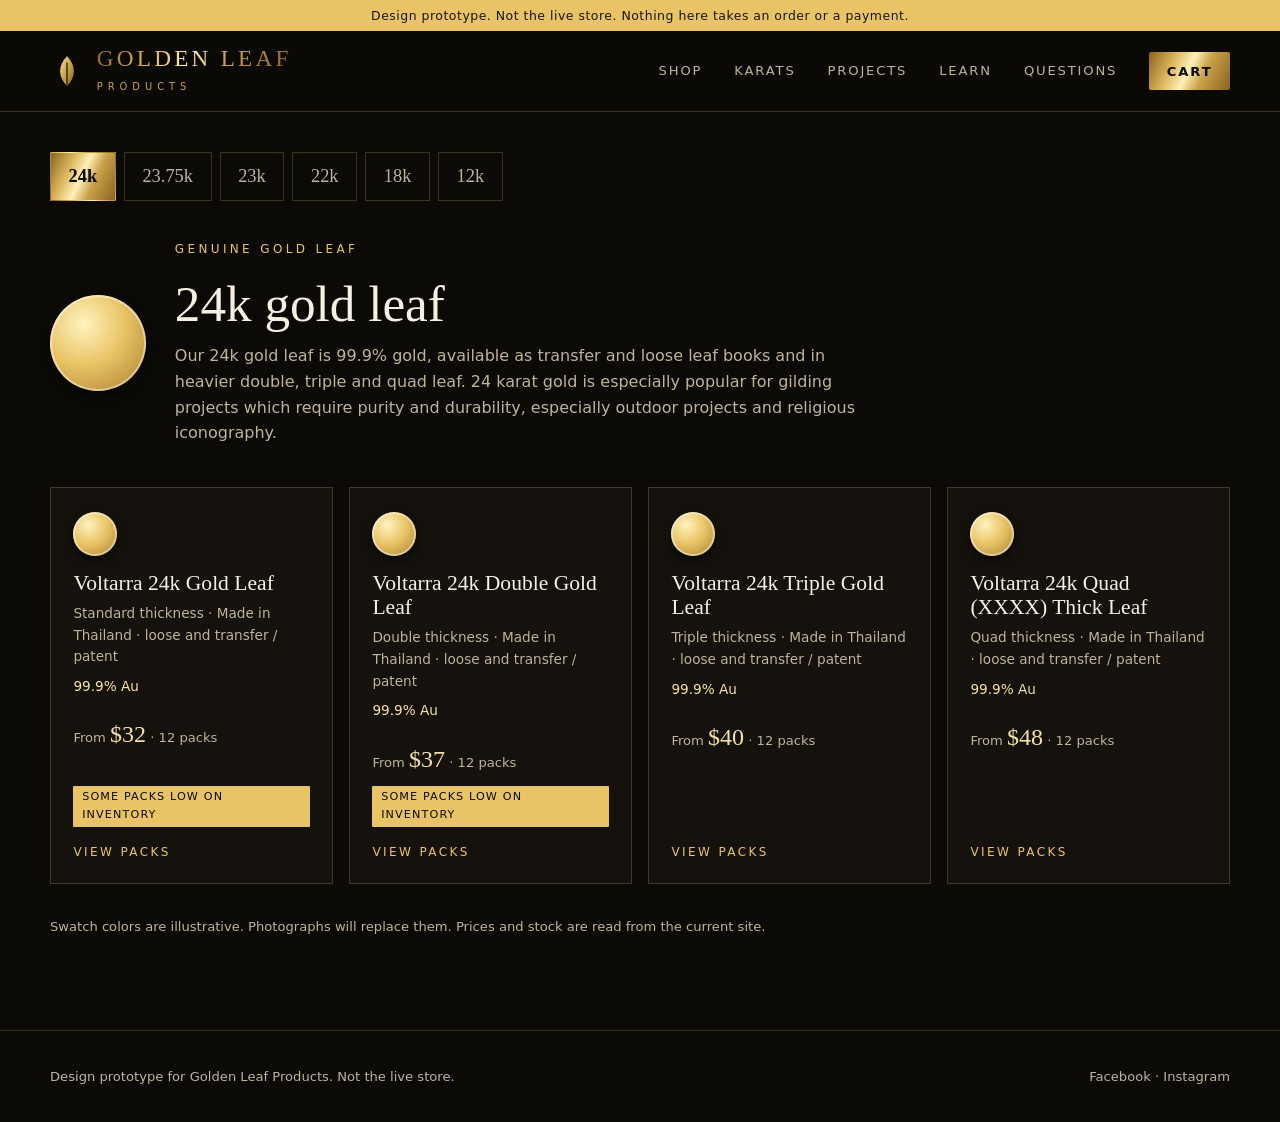
==== karat.html @ 33f6e9cc "Add karat pages and 18 genuine gold leaf product pages One data file now drives 18 products (200 pac" ====
<!DOCTYPE html>
<html lang="en">
<head>
  <meta charset="utf-8">
  <meta name="viewport" content="width=device-width, initial-scale=1">
  <meta name="robots" content="noindex, nofollow">
  <title>Genuine Gold Leaf - Golden Leaf Products Prototype</title>
  <link rel="stylesheet" href="css/styles.css">
  <script>document.documentElement.className = "js";</script>
</head>
<body>
  <div id="site-header"></div>
  <main class="wrap inner" id="karat" aria-live="polite">
    <p class="fine">Loading...</p>
  </main>
  <div id="site-footer"></div>
  <script src="js/cart.js"></script>
  <script src="js/layout.js"></script>
  <script src="js/karat.js"></script>
</body>
</html>
---- css/styles.css ----
:root {
  --ink: #0c0a07;
  --coal: #15120d;
  --umber: #1e1910;
  --line: rgba(233, 196, 102, 0.22);
  --ivory: #f6f0e2;
  --paper: #fbf7ee;
  --text-dark: #1b160d;
  --muted: #bfb398;
  --muted-dark: #6a5f48;
  --gold-deep: #8a6420;
  --gold: #c9a24a;
  --gold-bright: #e9c466;
  --gold-pale: #f6e2a4;
  --serif: "Iowan Old Style", "Palatino Linotype", Palatino, "Book Antiqua", Georgia, serif;
  --sans: system-ui, -apple-system, "Segoe UI", Roboto, "Helvetica Neue", Arial, sans-serif;
  --gold-foil: linear-gradient(115deg, #8a6420 0%, #d9b45a 28%, #fff0b8 48%, #c9a24a 66%, #8a6420 100%);
  --wrap: 1180px;
}

*, *::before, *::after { box-sizing: border-box; }
html { scroll-behavior: smooth; }
body {
  margin: 0;
  background: var(--ink);
  color: var(--ivory);
  font-family: var(--sans);
  line-height: 1.6;
  -webkit-font-smoothing: antialiased;
}
img, svg { display: block; max-width: 100%; }
a { color: inherit; text-decoration: none; }
.wrap { width: min(100% - 40px, var(--wrap)); margin-inline: auto; }

.eyebrow {
  font-size: 0.75rem;
  letter-spacing: 0.28em;
  text-transform: uppercase;
  color: var(--gold-bright);
  margin: 0 0 1rem;
}
h1, h2, h3 { font-family: var(--serif); font-weight: 500; line-height: 1.12; margin: 0; }
.gold-text {
  background: var(--gold-foil);
  -webkit-background-clip: text;
  background-clip: text;
  color: transparent;
}

/* Prototype banner and utility bar */
.proto {
  background: var(--gold-bright);
  color: var(--text-dark);
  text-align: center;
  font-size: 0.78rem;
  letter-spacing: 0.04em;
  padding: 0.35rem 1rem;
}
.utility {
  border-bottom: 1px solid var(--line);
  font-size: 0.8rem;
  color: var(--muted);
}
.utility .wrap { display: flex; justify-content: space-between; gap: 1rem; padding-block: 0.55rem; flex-wrap: wrap; }
.utility a:hover { color: var(--gold-bright); }

/* Header */
.site-header {
  position: sticky;
  top: 0;
  z-index: 20;
  background: rgba(12, 10, 7, 0.88);
  backdrop-filter: blur(10px);
  border-bottom: 1px solid var(--line);
}
.site-header .wrap { display: flex; align-items: center; justify-content: space-between; padding-block: 1rem; }
.brand { display: flex; align-items: center; gap: 0.8rem; }
.brand svg { width: 34px; height: 34px; }
.brand-name { font-family: var(--serif); font-size: 1.45rem; letter-spacing: 0.14em; text-transform: uppercase; line-height: 1; }
.brand-sub { display: block; font-family: var(--sans); font-size: 0.62rem; letter-spacing: 0.5em; color: var(--gold); margin-top: 0.35rem; }
.nav { display: flex; gap: 2rem; align-items: center; font-size: 0.82rem; letter-spacing: 0.14em; text-transform: uppercase; }
.nav a { color: var(--muted); padding-block: 0.3rem; border-bottom: 1px solid transparent; transition: color 0.2s, border-color 0.2s; }
.nav a:hover { color: var(--gold-pale); border-color: var(--gold); }
.nav .cart { color: var(--ink); background: var(--gold-foil); padding: 0.55rem 1.1rem; border: 0; border-radius: 2px; font-weight: 600; }
.nav .cart:hover { color: var(--ink); filter: brightness(1.08); }
.menu-btn { display: none; background: none; border: 1px solid var(--line); color: var(--ivory); padding: 0.5rem 0.8rem; font: inherit; font-size: 0.8rem; letter-spacing: 0.14em; text-transform: uppercase; cursor: pointer; }

/* Hero */
.hero {
  position: relative;
  overflow: hidden;
  background:
    radial-gradient(900px 520px at 78% 40%, rgba(233, 196, 102, 0.20), transparent 62%),
    radial-gradient(700px 500px at 5% 100%, rgba(138, 100, 32, 0.22), transparent 65%),
    linear-gradient(180deg, var(--coal), var(--ink));
}
.hero .wrap { display: grid; grid-template-columns: 1.05fr 0.95fr; gap: 3rem; align-items: center; padding-block: 5.5rem 6rem; }
.hero h1 { font-size: clamp(2.6rem, 5.4vw, 4.6rem); letter-spacing: -0.01em; }
.hero h1 em { font-style: italic; }
.hero .lede { max-width: 34rem; font-size: 1.12rem; color: var(--muted); margin: 1.6rem 0 2.2rem; }
.btn-row { display: flex; gap: 1rem; flex-wrap: wrap; }
.btn {
  display: inline-block;
  padding: 0.95rem 1.7rem;
  font-size: 0.8rem;
  letter-spacing: 0.18em;
  text-transform: uppercase;
  font-weight: 600;
  border-radius: 2px;
  transition: transform 0.2s, filter 0.2s, background 0.2s, color 0.2s;
}
.btn-gold { background: var(--gold-foil); color: var(--ink); }
.btn-gold:hover { filter: brightness(1.08); transform: translateY(-1px); }
.btn-line { border: 1px solid var(--gold); color: var(--gold-pale); }
.btn-line:hover { background: rgba(233, 196, 102, 0.12); }

.foil-wrap { position: relative; justify-self: center; width: min(100%, 440px); }
.foil {
  width: 100%;
  height: auto;
  transform: rotate(-3deg);
  filter: drop-shadow(0 30px 40px rgba(0, 0, 0, 0.65));
}
.foil-cap {
  position: absolute;
  left: -0.5rem;
  bottom: -1.6rem;
  font-size: 0.7rem;
  letter-spacing: 0.24em;
  text-transform: uppercase;
  color: var(--muted);
}

/* Trust strip */
.trust { border-block: 1px solid var(--line); background: var(--umber); }
.trust ul { list-style: none; margin: 0; padding: 0; display: grid; grid-template-columns: repeat(4, 1fr); }
.trust li { padding: 1.6rem 1.4rem; border-left: 1px solid var(--line); }
.trust li:first-child { border-left: 0; }
.trust strong { display: block; font-family: var(--serif); font-weight: 500; font-size: 1.15rem; color: var(--gold-pale); }
.trust span { font-size: 0.85rem; color: var(--muted); }

/* Sections */
section { padding-block: 5.5rem; }
.section-head { max-width: 40rem; margin-bottom: 3rem; }
.section-head h2 { font-size: clamp(2rem, 3.6vw, 3rem); }
.section-head p { color: var(--muted); margin: 1rem 0 0; }

/* Material tiles */
.tiles { display: grid; grid-template-columns: repeat(4, 1fr); gap: 1px; background: var(--line); border: 1px solid var(--line); }
.tile { background: var(--coal); padding: 0 0 1.6rem; display: flex; flex-direction: column; transition: background 0.25s; }
.tile:hover { background: var(--umber); }
.tile .sw { height: 120px; margin-bottom: 1.3rem; position: relative; overflow: hidden; }
.tile .sw::after { content: ""; position: absolute; inset: 0; background: linear-gradient(105deg, transparent 35%, rgba(255, 255, 255, 0.28) 50%, transparent 65%); transform: translateX(-120%); transition: transform 0.8s ease; }
.tile:hover .sw::after { transform: translateX(120%); }
.tile .num { font-size: 0.7rem; letter-spacing: 0.3em; color: var(--gold); padding-inline: 1.5rem; }
.tile h3 { font-size: 1.35rem; padding-inline: 1.5rem; margin-top: 0.4rem; }
.tile p { color: var(--muted); font-size: 0.9rem; padding-inline: 1.5rem; margin: 0.7rem 0 1.2rem; flex: 1; }
.tile .go { padding-inline: 1.5rem; font-size: 0.75rem; letter-spacing: 0.2em; text-transform: uppercase; color: var(--gold-bright); }

.sw-gold { background: linear-gradient(120deg, #8a6420, #e9c466 40%, #fff0b8 52%, #b88a2c 80%); }
.sw-silver { background: linear-gradient(120deg, #7d8087, #e4e6ea 40%, #ffffff 52%, #9ea2a8 80%); }
.sw-imitation { background: linear-gradient(120deg, #7a5f1c, #d4b64a 40%, #f2e29a 52%, #a58a2f 80%); }
.sw-roll { background: repeating-linear-gradient(90deg, #a67c2a 0 18px, #e9c466 18px 22px, #c9a24a 22px 40px); }
.sw-var { background: conic-gradient(from 210deg at 30% 60%, #2c6f73, #7b4a8c, #c9a24a, #a8452f, #2c6f73); }
.sw-scrap { background: linear-gradient(120deg, #6e5217, #e9c466 25%, #7a5a1c 40%, #f6e2a4 55%, #8a6420 70%, #e9c466 90%); }
.sw-tools { background: repeating-linear-gradient(100deg, #3a2f23 0 7px, #6b5a45 7px 11px, #2b231a 11px 20px, #8a7860 20px 22px); }
.sw-supplies { background: linear-gradient(120deg, #6e2a1f, #b5503a 45%, #8c3b2a 70%, #5a2018); }

/* Karat guide */
.karat { background: var(--paper); color: var(--text-dark); }
.karat .eyebrow { color: var(--gold-deep); }
.karat .section-head p { color: var(--muted-dark); }
.projects { display: grid; grid-template-columns: repeat(3, 1fr); gap: 1.2rem; }
.proj { display: flex; flex-direction: column; background: #fff; border: 1px solid rgba(138, 100, 32, 0.3); border-top: 3px solid var(--gold); padding: 1.6rem 1.6rem 1.4rem; transition: transform 0.2s, box-shadow 0.2s; }
.proj:hover { transform: translateY(-3px); box-shadow: 0 14px 28px rgba(60, 40, 8, 0.16); }
.proj .num { font-size: 0.7rem; letter-spacing: 0.3em; color: var(--gold-deep); }
.proj h3 { font-size: 1.4rem; margin-top: 0.4rem; }
.proj p { color: var(--muted-dark); font-size: 0.92rem; margin: 0.7rem 0 1.2rem; flex: 1; }
.proj .go { font-size: 0.75rem; letter-spacing: 0.2em; text-transform: uppercase; color: var(--gold-deep); font-weight: 600; }
.karat-row { margin: 2.2rem 0 0; font-size: 0.9rem; color: var(--muted-dark); display: flex; flex-wrap: wrap; gap: 0.5rem 1.1rem; align-items: baseline; }
.karat-row a { font-family: var(--serif); font-size: 1.15rem; color: var(--text-dark); border-bottom: 1px solid var(--gold); }
.karat-row a:hover { color: var(--gold-deep); }

/* Craft */
.craft-grid { display: grid; grid-template-columns: repeat(4, 1fr); gap: 1.5rem; }
.craft-card { border-top: 2px solid var(--gold); padding-top: 1.2rem; }
.craft-card h3 { font-size: 1.3rem; }
.craft-card p { color: var(--muted); font-size: 0.92rem; margin: 0.7rem 0 1rem; }
.craft-card a { font-size: 0.75rem; letter-spacing: 0.2em; text-transform: uppercase; color: var(--gold-bright); }

/* Brands */
.brands { background: var(--umber); border-block: 1px solid var(--line); padding-block: 3.2rem; text-align: center; }
.brands p { margin: 0 0 1.4rem; }
.brand-list { display: flex; justify-content: center; gap: 3rem; flex-wrap: wrap; font-family: var(--serif); font-size: 1.6rem; letter-spacing: 0.08em; color: var(--gold-pale); }

/* Contact band */
.ask { text-align: center; background: radial-gradient(700px 300px at 50% 0%, rgba(233, 196, 102, 0.16), transparent 70%), var(--ink); }
.ask h2 { font-size: clamp(2rem, 3.6vw, 3rem); }
.ask p { max-width: 36rem; margin: 1.2rem auto 2rem; color: var(--muted); }
.ask { text-align: left; }
.ask .section-head p { margin: 1rem 0 0; max-width: none; }
.help { display: grid; grid-template-columns: 1.1fr 0.9fr; gap: 2.5rem; align-items: start; }
.chips { display: flex; flex-wrap: wrap; gap: 0.6rem; margin-bottom: 1.2rem; }
.chips button { background: none; border: 1px solid var(--line); color: var(--ivory); font: inherit; font-size: 0.88rem; padding: 0.6rem 1rem; border-radius: 2px; cursor: pointer; transition: border-color 0.2s, background 0.2s; }
.chips button:hover { border-color: var(--gold); }
.chips button[aria-pressed="true"] { background: rgba(233, 196, 102, 0.14); border-color: var(--gold-bright); color: var(--gold-pale); }
.answer { border-left: 2px solid var(--gold); background: var(--umber); padding: 1.3rem 1.5rem; min-height: 8rem; color: var(--muted); font-size: 0.95rem; }
.answer strong { display: block; font-family: var(--serif); font-weight: 500; font-size: 1.2rem; color: var(--gold-pale); margin-bottom: 0.5rem; }
.answer p { margin: 0 0 0.6rem; max-width: none; color: var(--ivory); }
.answer a { color: var(--gold-bright); border-bottom: 1px solid var(--gold); }
.msg { background: var(--coal); border: 1px solid var(--line); padding: 1.6rem; display: grid; gap: 1rem; }
.msg label { display: grid; gap: 0.4rem; font-size: 0.78rem; letter-spacing: 0.14em; text-transform: uppercase; color: var(--muted); }
.msg input, .msg textarea { font: inherit; font-size: 1rem; letter-spacing: normal; text-transform: none; color: var(--ivory); background: var(--ink); border: 1px solid var(--line); padding: 0.7rem 0.8rem; border-radius: 2px; width: 100%; }
.msg input:focus, .msg textarea:focus { outline: 2px solid var(--gold-bright); outline-offset: 1px; }
.msg .btn { border: 0; cursor: pointer; justify-self: start; }
.ask .form-note { margin: 0; font-size: 0.82rem; color: var(--muted); max-width: none; }
.form-note.err { color: #f0a58f; }
.form-note.ok { color: var(--gold-pale); }

/* Footer */
.site-footer { border-top: 1px solid var(--line); padding-block: 2.2rem; font-size: 0.82rem; color: var(--muted); }
.site-footer .wrap { display: flex; justify-content: space-between; gap: 1rem; flex-wrap: wrap; }
.site-footer a:hover { color: var(--gold-bright); }

/* Reveal on scroll */
.js .reveal { opacity: 0; transform: translateY(18px); transition: opacity 0.7s ease, transform 0.7s ease; }
.js .reveal.in { opacity: 1; transform: none; }

a:focus-visible, button:focus-visible { outline: 2px solid var(--gold-bright); outline-offset: 3px; }

@media (max-width: 980px) {
  .hero .wrap { grid-template-columns: 1fr; padding-block: 3.5rem 4.5rem; }
  .foil-wrap { width: min(55%, 230px); order: -1; }
  .foil-cap { position: static; display: block; text-align: center; margin-top: 0.8rem; }
  .tiles { grid-template-columns: repeat(2, 1fr); }
  .projects { grid-template-columns: repeat(2, 1fr); }
  .craft-grid { grid-template-columns: repeat(2, 1fr); }
  .help { grid-template-columns: 1fr; }
  .trust ul { grid-template-columns: repeat(2, 1fr); }
  .trust li:nth-child(3) { border-left: 0; }
  .trust li:nth-child(n+3) { border-top: 1px solid var(--line); }
  section { padding-block: 4rem; }
}
@media (max-width: 760px) {
  .menu-btn { display: block; }
  .nav { display: none; position: absolute; top: 100%; left: 0; right: 0; flex-direction: column; align-items: stretch; gap: 0; background: var(--ink); border-bottom: 1px solid var(--line); padding: 0.5rem 20px 1.2rem; }
  .nav.open { display: flex; }
  .nav a { padding: 0.9rem 0; border-bottom: 1px solid var(--line); }
  .nav .cart { text-align: center; margin-top: 0.8rem; }
  .utility .wrap { justify-content: center; text-align: center; }
  .brand-name { font-size: 1.15rem; }
}
@media (max-width: 520px) {
  .tiles { grid-template-columns: 1fr; }
  .projects { grid-template-columns: 1fr; }
  .craft-grid { grid-template-columns: 1fr; }
  .trust ul { grid-template-columns: 1fr; }
  .trust li { border-left: 0; border-top: 1px solid var(--line); }
  .trust li:first-child { border-top: 0; }
}
@media (prefers-reduced-motion: reduce) {
  html { scroll-behavior: auto; }
  .js .reveal { opacity: 1; transform: none; transition: none; }
  .tile .sw::after { display: none; }
}

/* Cart badge */
.nav .cart .badge { display: inline-block; min-width: 1.35em; padding: 0 0.35em; margin-left: 0.3em; background: var(--ink); color: var(--gold-pale); border-radius: 1em; font-size: 0.75em; line-height: 1.5; text-align: center; }
.nav .cart .badge[hidden] { display: none; }

/* Inner pages */
.inner { padding-block: 2.5rem 5rem; }
.page-title { font-size: clamp(2rem, 4vw, 3rem); margin-bottom: 2rem; }
.fine { font-size: 0.82rem; color: var(--muted); }
.crumbs { font-size: 0.8rem; color: var(--muted); margin-bottom: 2rem; }
.crumbs a { color: var(--gold-pale); border-bottom: 1px solid var(--line); }
.crumbs a:hover { border-color: var(--gold); }

/* Product page */
.pdp { display: grid; grid-template-columns: 0.9fr 1.1fr; gap: 3.5rem; align-items: start; }
.pdp-media { position: sticky; top: 6.5rem; background: radial-gradient(520px 380px at 50% 45%, rgba(233, 196, 102, 0.20), transparent 70%), var(--coal); border: 1px solid var(--line); padding: 2.5rem 2.5rem 1.5rem; }
.pdp-media .foil { transform: rotate(-3deg); }
.pdp-media .foil-cap { position: static; display: block; text-align: center; margin-top: 1.4rem; }
.pdp-buy h1 { font-size: clamp(2rem, 3.6vw, 3rem); margin-top: 0.2rem; }
.rating { margin: 0.9rem 0 0; font-size: 0.9rem; color: var(--muted); }
.rating .stars { color: var(--gold-bright); letter-spacing: 0.1em; }
.pdp-buy .lede { color: var(--muted); margin: 1.2rem 0 1.8rem; max-width: 36rem; }
.label { font-size: 0.72rem; letter-spacing: 0.24em; text-transform: uppercase; color: var(--gold); margin: 1.4rem 0 0.6rem; }
.seg { display: inline-flex; border: 1px solid var(--line); }
.seg button { background: none; border: 0; color: var(--muted); font: inherit; font-size: 0.9rem; padding: 0.7rem 1.3rem; cursor: pointer; }
.seg button + button { border-left: 1px solid var(--line); }
.seg button[aria-checked="true"] { background: var(--gold-foil); color: var(--ink); font-weight: 600; }
.packs { display: grid; grid-template-columns: repeat(2, 1fr); gap: 0.6rem; }
.pack { display: flex; justify-content: space-between; align-items: center; gap: 1rem; text-align: left; background: var(--coal); border: 1px solid var(--line); color: var(--ivory); font: inherit; padding: 0.85rem 1rem; cursor: pointer; transition: border-color 0.2s, background 0.2s; }
.pack:hover { border-color: var(--gold); }
.pack[aria-checked="true"] { border-color: var(--gold-bright); background: rgba(233, 196, 102, 0.12); box-shadow: inset 0 0 0 1px var(--gold-bright); }
.pack b { display: block; font-weight: 600; }
.pack small { display: block; color: var(--muted); font-size: 0.78rem; }
.pack-price { text-align: right; }
.buyrow { display: flex; align-items: flex-end; gap: 1.4rem; flex-wrap: wrap; margin-top: 1.8rem; padding-top: 1.6rem; border-top: 1px solid var(--line); }
.qty { display: grid; gap: 0.4rem; font-size: 0.72rem; letter-spacing: 0.2em; text-transform: uppercase; color: var(--muted); }
.qty input { width: 5rem; font: inherit; font-size: 1rem; color: var(--ivory); background: var(--ink); border: 1px solid var(--line); padding: 0.7rem 0.6rem; border-radius: 2px; }
.sum small { display: block; font-size: 0.72rem; letter-spacing: 0.2em; text-transform: uppercase; color: var(--muted); }
.total { font-family: var(--serif); font-size: 2rem; color: var(--gold-pale); line-height: 1.2; }
.buyrow .btn { border: 0; cursor: pointer; margin-left: auto; }
.added { margin: 1rem 0 0; min-height: 1.4em; color: var(--ivory); font-size: 0.92rem; }
.added a, .bulk a, .pdp-details a, .cart-empty a:not(.btn), .cl-info a { color: var(--gold-bright); border-bottom: 1px solid var(--gold); }
.bulk { margin: 0.4rem 0 0; font-size: 0.85rem; color: var(--muted); }
.pdp-details { display: grid; grid-template-columns: 1fr 1fr; gap: 3.5rem; margin-top: 4.5rem; padding-top: 3rem; border-top: 1px solid var(--line); }
.pdp-details h2, .pdp-related h2 { font-size: 1.5rem; margin-bottom: 1rem; }
.pdp-details p { color: var(--muted); max-width: 36rem; }
.pdp-details dl { margin: 0; display: grid; grid-template-columns: 9rem 1fr; gap: 0.7rem 1.2rem; font-size: 0.92rem; }
.pdp-details dt { color: var(--gold); font-size: 0.72rem; letter-spacing: 0.2em; text-transform: uppercase; padding-top: 0.25rem; }
.pdp-details dd { margin: 0; color: var(--ivory); }
.pdp-related { margin-top: 4rem; padding-top: 2.5rem; border-top: 1px solid var(--line); }
.pdp-related ul { list-style: none; margin: 0 0 1rem; padding: 0; display: flex; flex-wrap: wrap; gap: 0.7rem; }
.pdp-related li a { display: inline-block; border: 1px solid var(--line); padding: 0.6rem 1rem; font-size: 0.9rem; color: var(--ivory); transition: border-color 0.2s; }
.pdp-related li a:hover { border-color: var(--gold); }

/* Cart page */
.cart-lines { list-style: none; margin: 0; padding: 0; border-top: 1px solid var(--line); }
.cart-line { display: grid; grid-template-columns: 1fr auto auto auto; gap: 1.5rem; align-items: center; padding: 1.3rem 0; border-bottom: 1px solid var(--line); }
.cl-info small { display: block; color: var(--muted); font-size: 0.8rem; margin-top: 0.2rem; }
.cl-total { font-family: var(--serif); font-size: 1.2rem; font-weight: 500; min-width: 5rem; text-align: right; }
.link-btn { background: none; border: 0; color: var(--muted); font: inherit; font-size: 0.82rem; text-decoration: underline; cursor: pointer; }
.link-btn:hover { color: var(--gold-bright); }
.cart-summary { margin: 2rem 0 0 auto; max-width: 24rem; display: grid; gap: 0.9rem; }
.cs-row { display: flex; justify-content: space-between; align-items: baseline; font-size: 1.1rem; }
.cs-row b { font-family: var(--serif); font-size: 1.8rem; font-weight: 500; color: var(--gold-pale); }
.cart-summary .btn { border: 0; justify-self: stretch; text-align: center; }
.cart-summary .btn[disabled] { opacity: 0.45; cursor: not-allowed; }
.cart-empty { padding: 3rem 0; }
.cart-empty h2 { font-size: 1.6rem; }
.cart-empty p { color: var(--muted); margin: 0.6rem 0 1.6rem; }

@media (max-width: 980px) {
  .pdp { grid-template-columns: 1fr; gap: 2rem; }
  .pdp-media { position: static; max-width: 420px; margin-inline: auto; }
  .pdp-details { grid-template-columns: 1fr; gap: 2.5rem; }
}
@media (max-width: 560px) {
  .packs { grid-template-columns: 1fr; }
  .pdp-media { max-width: 250px; padding: 1.4rem 1.4rem 1rem; }
  .buyrow .btn { margin-left: 0; width: 100%; text-align: center; }
  .cart-line { grid-template-columns: 1fr auto; gap: 0.8rem 1rem; }
  .cl-info { grid-column: 1 / -1; }
  .pdp-details dl { grid-template-columns: 1fr; gap: 0.2rem; }
  .pdp-details dd { margin-bottom: 0.8rem; }
}

/* Karat guide */
.karats { display: grid; grid-template-columns: repeat(6, 1fr); gap: 1rem; }
.chip { position: relative; border: 1px solid rgba(138, 100, 32, 0.35); background: #fff; padding: 1.6rem 1rem 1.4rem; text-align: center; transition: transform 0.2s, box-shadow 0.2s; }
.chip:hover { transform: translateY(-3px); box-shadow: 0 14px 28px rgba(60, 40, 8, 0.16); }
.chip .dot { width: 76px; height: 76px; border-radius: 50%; margin: 0 auto 1rem; box-shadow: inset 0 0 0 2px rgba(255, 255, 255, 0.5), 0 5px 12px rgba(60, 40, 8, 0.28); }
.chip b { display: block; font-family: var(--serif); font-size: 1.7rem; font-weight: 500; }
.chip small { display: block; color: var(--muted-dark); font-size: 0.8rem; letter-spacing: 0.04em; }
.chip-live { border-color: var(--gold-deep); }
.chip-tag { display: inline-block; margin-top: 0.8rem; padding: 0.2rem 0.6rem; background: var(--gold-foil); color: var(--ink); font-size: 0.62rem; letter-spacing: 0.14em; text-transform: uppercase; font-weight: 600; border-radius: 1px; }
.k24 { background: radial-gradient(circle at 35% 30%, #fff3bf, #e9c466 45%, #a67c2a); }
.k2375 { background: radial-gradient(circle at 35% 30%, #fff0b0, #e2bb5a 45%, #9f7627); }
.k23 { background: radial-gradient(circle at 35% 30%, #fbe9a6, #d9b250 45%, #9a7024); }
.k22 { background: radial-gradient(circle at 35% 30%, #f6e19a, #cfa545 45%, #946a20); }
.k18 { background: radial-gradient(circle at 35% 30%, #f0d78e, #c19a45 45%, #86611e); }
.k12 { background: radial-gradient(circle at 35% 30%, #e8cd88, #ae8a46 45%, #766020); }
.karat-note { margin: 2rem 0 0; font-size: 0.85rem; color: var(--muted-dark); }
#projects { background: #efe4c8; }
@media (max-width: 980px) { .karats { grid-template-columns: repeat(3, 1fr); } }
@media (max-width: 520px) { .karats { grid-template-columns: repeat(2, 1fr); } }

section[id] { scroll-margin-top: 4.5rem; }

/* Karat listing page and low-inventory note */
.ktabs { display: flex; flex-wrap: wrap; gap: 0.5rem; margin-bottom: 2.4rem; }
.ktabs a { border: 1px solid var(--line); padding: 0.55rem 1.1rem; font-family: var(--serif); font-size: 1.15rem; color: var(--muted); transition: border-color 0.2s, color 0.2s; }
.ktabs a:hover { border-color: var(--gold); color: var(--gold-pale); }
.ktabs a[aria-current="page"] { background: var(--gold-foil); color: var(--ink); border-color: transparent; font-weight: 600; }
.khead { display: flex; gap: 1.8rem; align-items: center; margin-bottom: 2.6rem; }
.khead .dot, .kcard .dot { border-radius: 50%; box-shadow: inset 0 0 0 2px rgba(255, 255, 255, 0.45), 0 5px 12px rgba(0, 0, 0, 0.5); flex: none; }
.khead .dot { width: 96px; height: 96px; }
.khead h1 { font-size: clamp(2rem, 4.4vw, 3.2rem); margin-bottom: 0.7rem; }
.khead .lede { color: var(--muted); max-width: 44rem; margin: 0; }
.kgrid { display: grid; grid-template-columns: repeat(auto-fit, minmax(min(100%, 250px), 1fr)); gap: 1rem; }
.kcard { display: flex; flex-direction: column; gap: 0.5rem; background: var(--coal); border: 1px solid var(--line); padding: 1.5rem 1.4rem 1.3rem; transition: transform 0.2s, border-color 0.2s, box-shadow 0.2s; }
.kcard:hover { transform: translateY(-3px); border-color: var(--gold); box-shadow: 0 14px 28px rgba(0, 0, 0, 0.4); }
.kcard .dot { width: 44px; height: 44px; margin-bottom: 0.4rem; }
.kcard h3 { font-size: 1.35rem; }
.kfacts { color: var(--muted); font-size: 0.85rem; margin: 0; }
.kcomp { color: var(--gold-pale); font-size: 0.85rem; margin: 0; }
.kprice { margin: 0.6rem 0 0; flex: 1; }
.kprice b { font-family: var(--serif); font-size: 1.5rem; font-weight: 500; color: var(--gold-pale); }
.kprice small { color: var(--muted); font-size: 0.82rem; }
.klow { align-self: flex-start; font-size: 0.7rem; letter-spacing: 0.1em; text-transform: uppercase; color: var(--ink); background: var(--gold-bright); padding: 0.15rem 0.55rem; border-radius: 1px; }
.kcard .go { font-size: 0.75rem; letter-spacing: 0.2em; text-transform: uppercase; color: var(--gold-bright); margin-top: 0.5rem; }
.kgrid + .fine { margin-top: 2rem; }
.lownote { margin: 1rem 0 0; font-size: 0.92rem; color: var(--gold-pale); min-height: 0; }
.lownote:empty { display: none; }
.lownote a { color: var(--gold-bright); border-bottom: 1px solid var(--gold); }
.buyrow .btn[disabled] { opacity: 0.45; cursor: not-allowed; }
.seg.single button { cursor: default; }
@media (max-width: 560px) { .khead { flex-direction: column; align-items: flex-start; } .khead .dot { width: 72px; height: 72px; } }
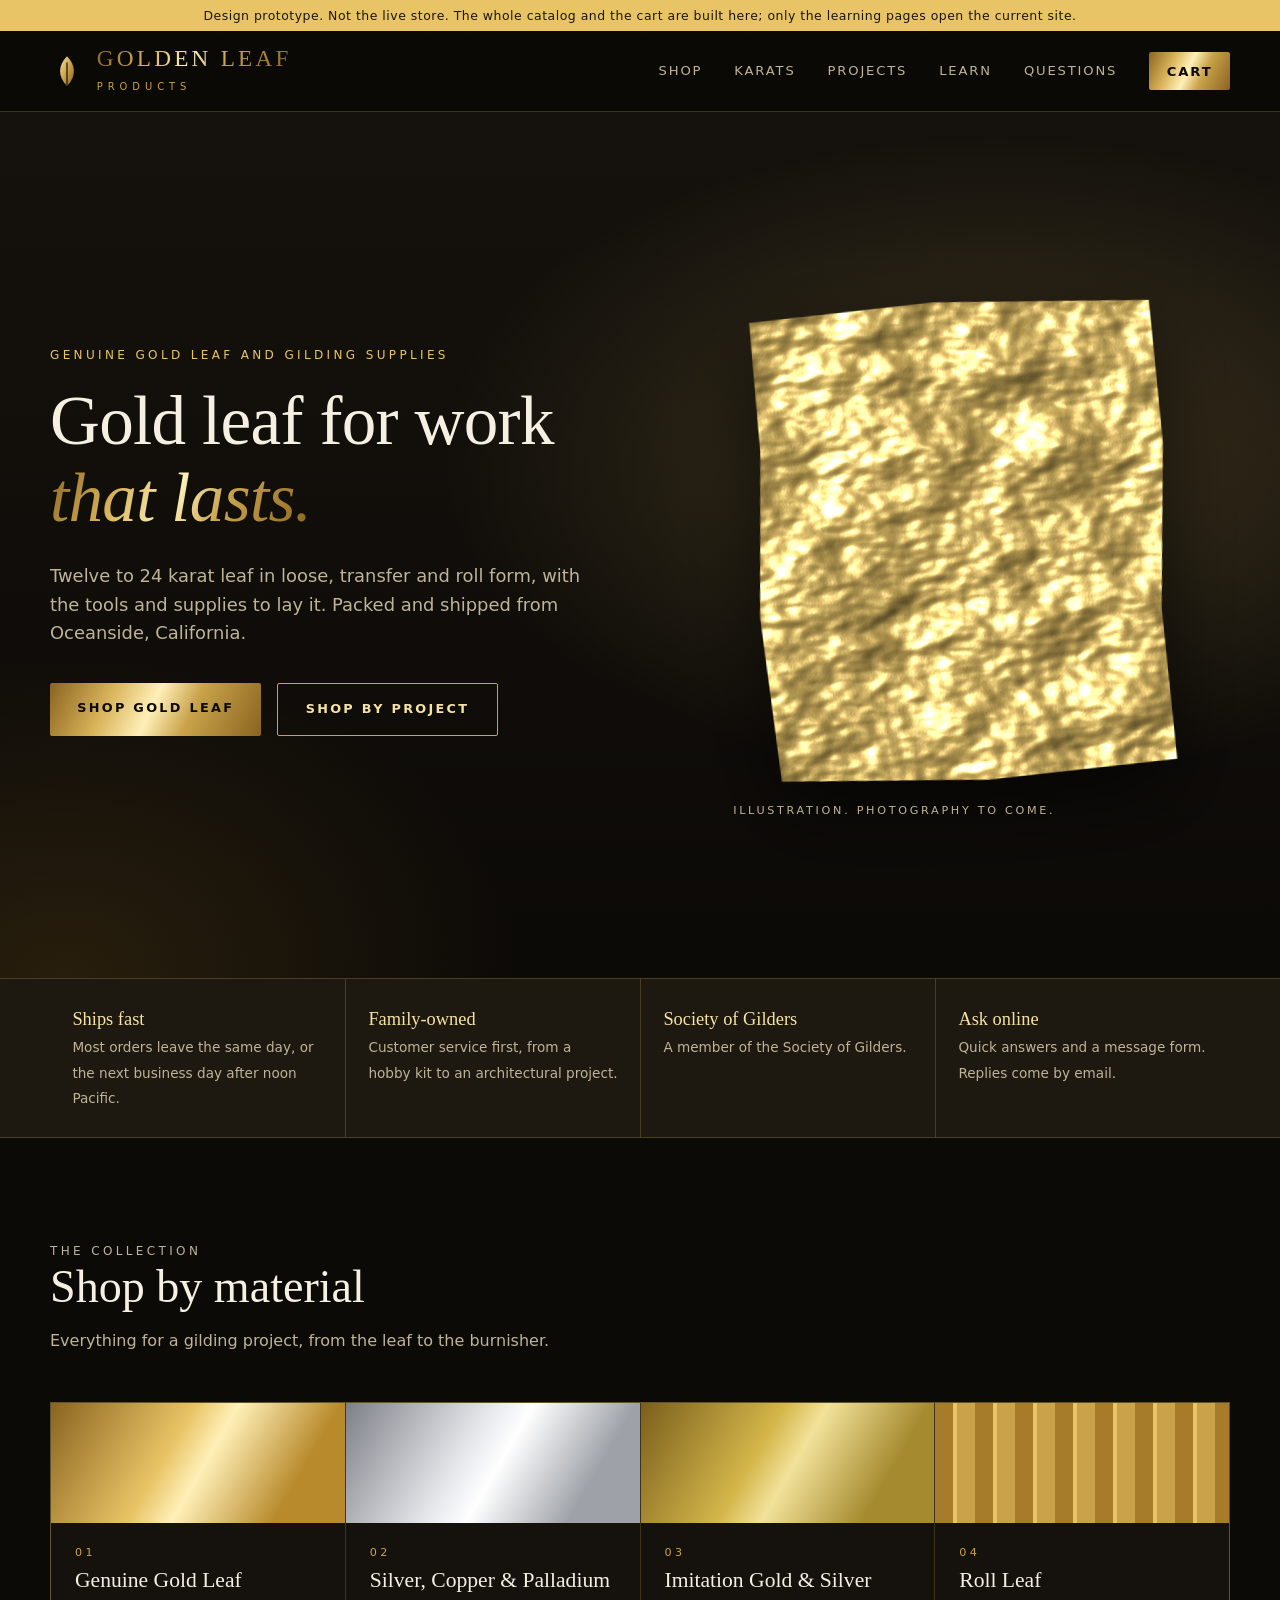
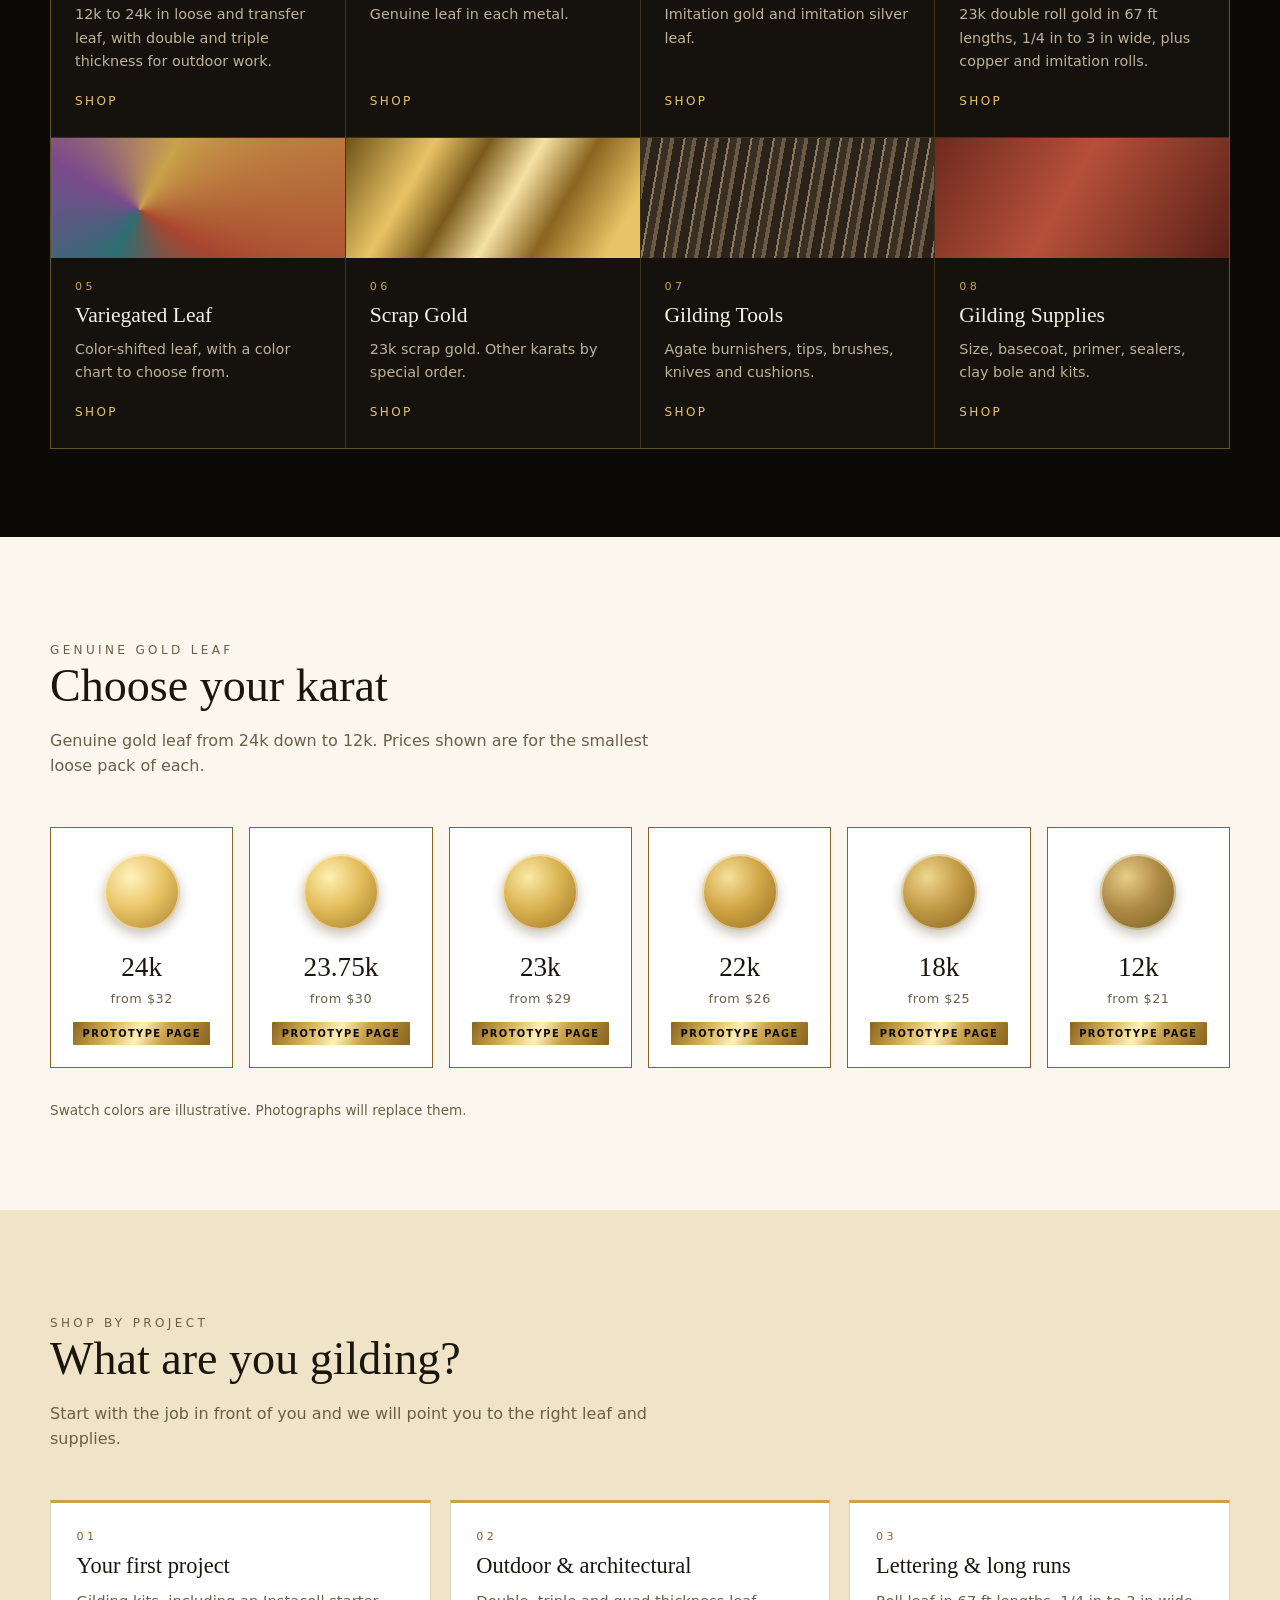
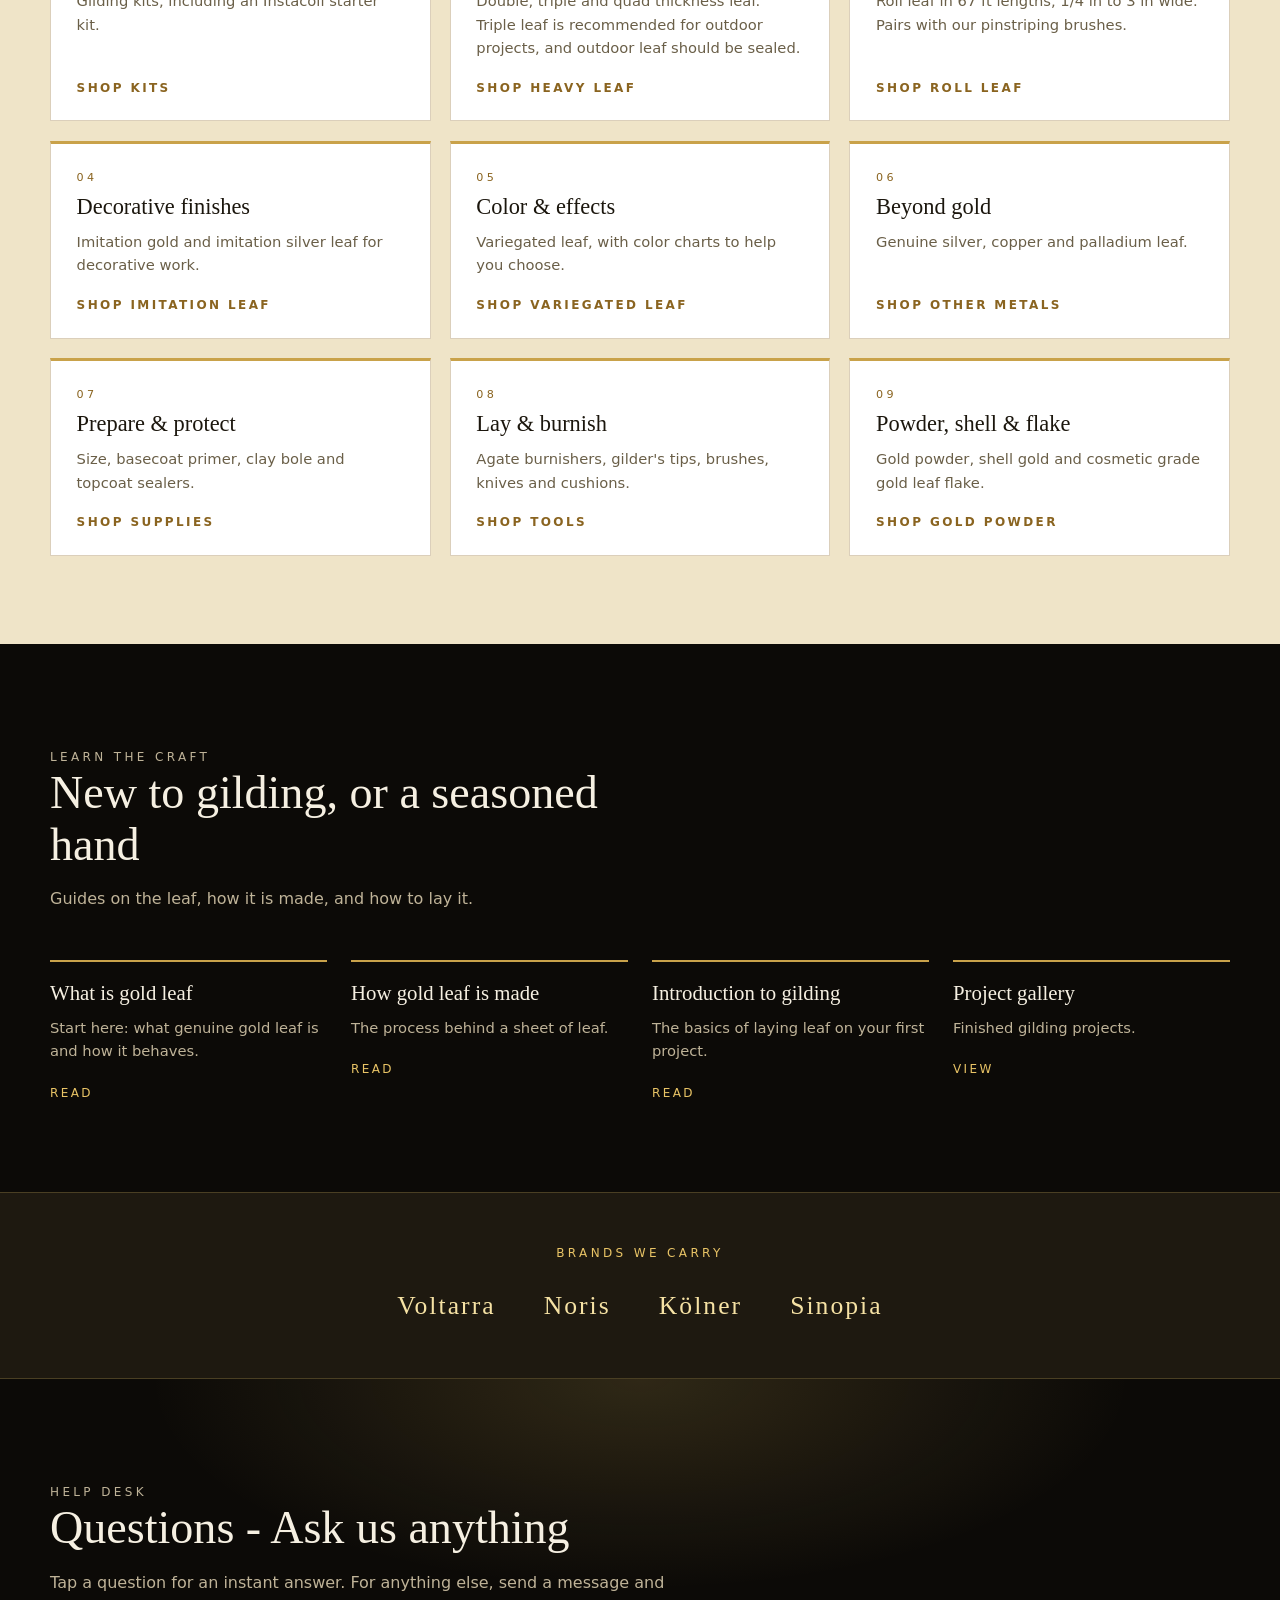
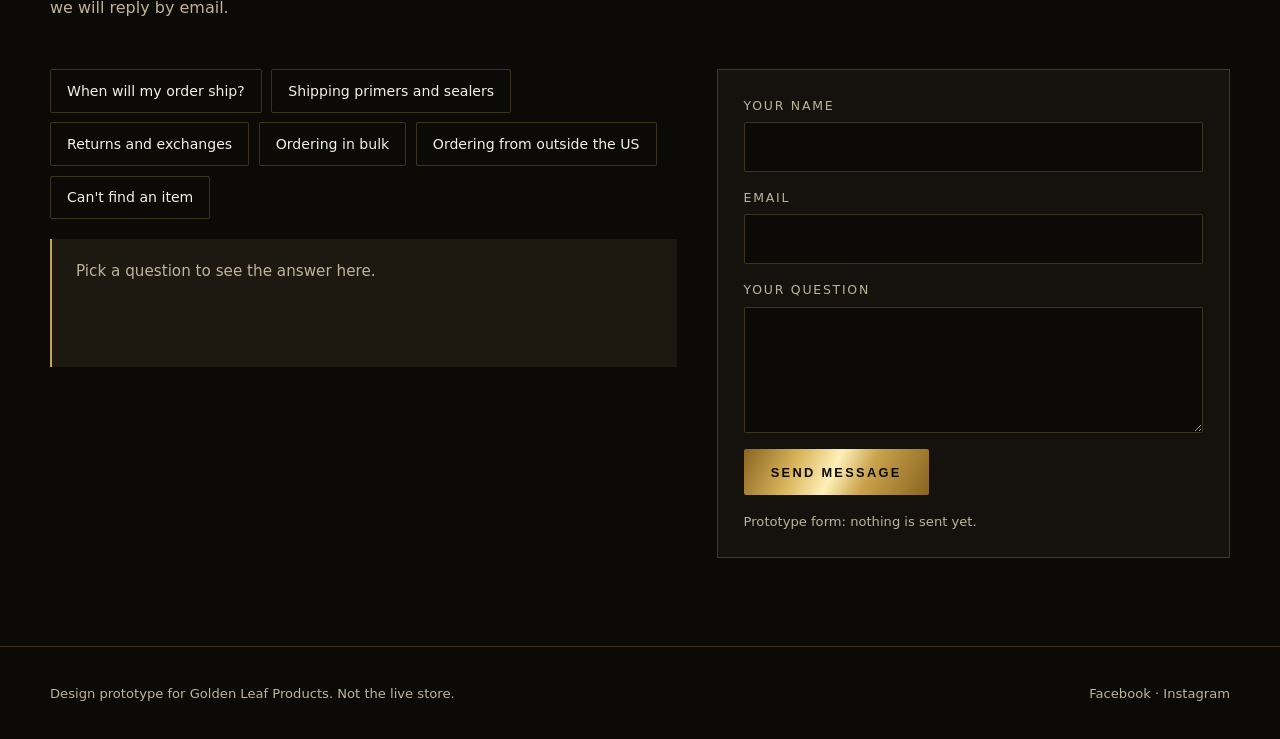
==== commit 0cfcd272: "Pre-render pages for AI and no-JavaScript readers Add tools/build_static.py, which writes product, c" ====
--- a/karat.html
+++ b/karat.html
@@ -4,18 +4,13 @@
   <meta charset="utf-8">
   <meta name="viewport" content="width=device-width, initial-scale=1">
   <meta name="robots" content="noindex, nofollow">
-  <title>Genuine Gold Leaf - Golden Leaf Products Prototype</title>
-  <link rel="stylesheet" href="css/styles.css">
-  <script>document.documentElement.className = "js";</script>
+  <title>Golden Leaf Products (prototype)</title>
+  <script>
+    // Old query-string links forward to the static pages: karat.html?k=X or ?c=X -> k/X/ or c/X/
+    var q = new URLSearchParams(location.search), k = q.get("k"), c = q.get("c"); location.replace(k ? "k/" + encodeURIComponent(k) + "/" : c ? "c/" + encodeURIComponent(c) + "/" : "index.html");
+  </script>
 </head>
 <body>
-  <div id="site-header"></div>
-  <main class="wrap inner" id="karat" aria-live="polite">
-    <p class="fine">Loading...</p>
-  </main>
-  <div id="site-footer"></div>
-  <script src="js/cart.js"></script>
-  <script src="js/layout.js"></script>
-  <script src="js/karat.js"></script>
+  <p><a href="index.html">Golden Leaf Products home</a></p>
 </body>
 </html>
